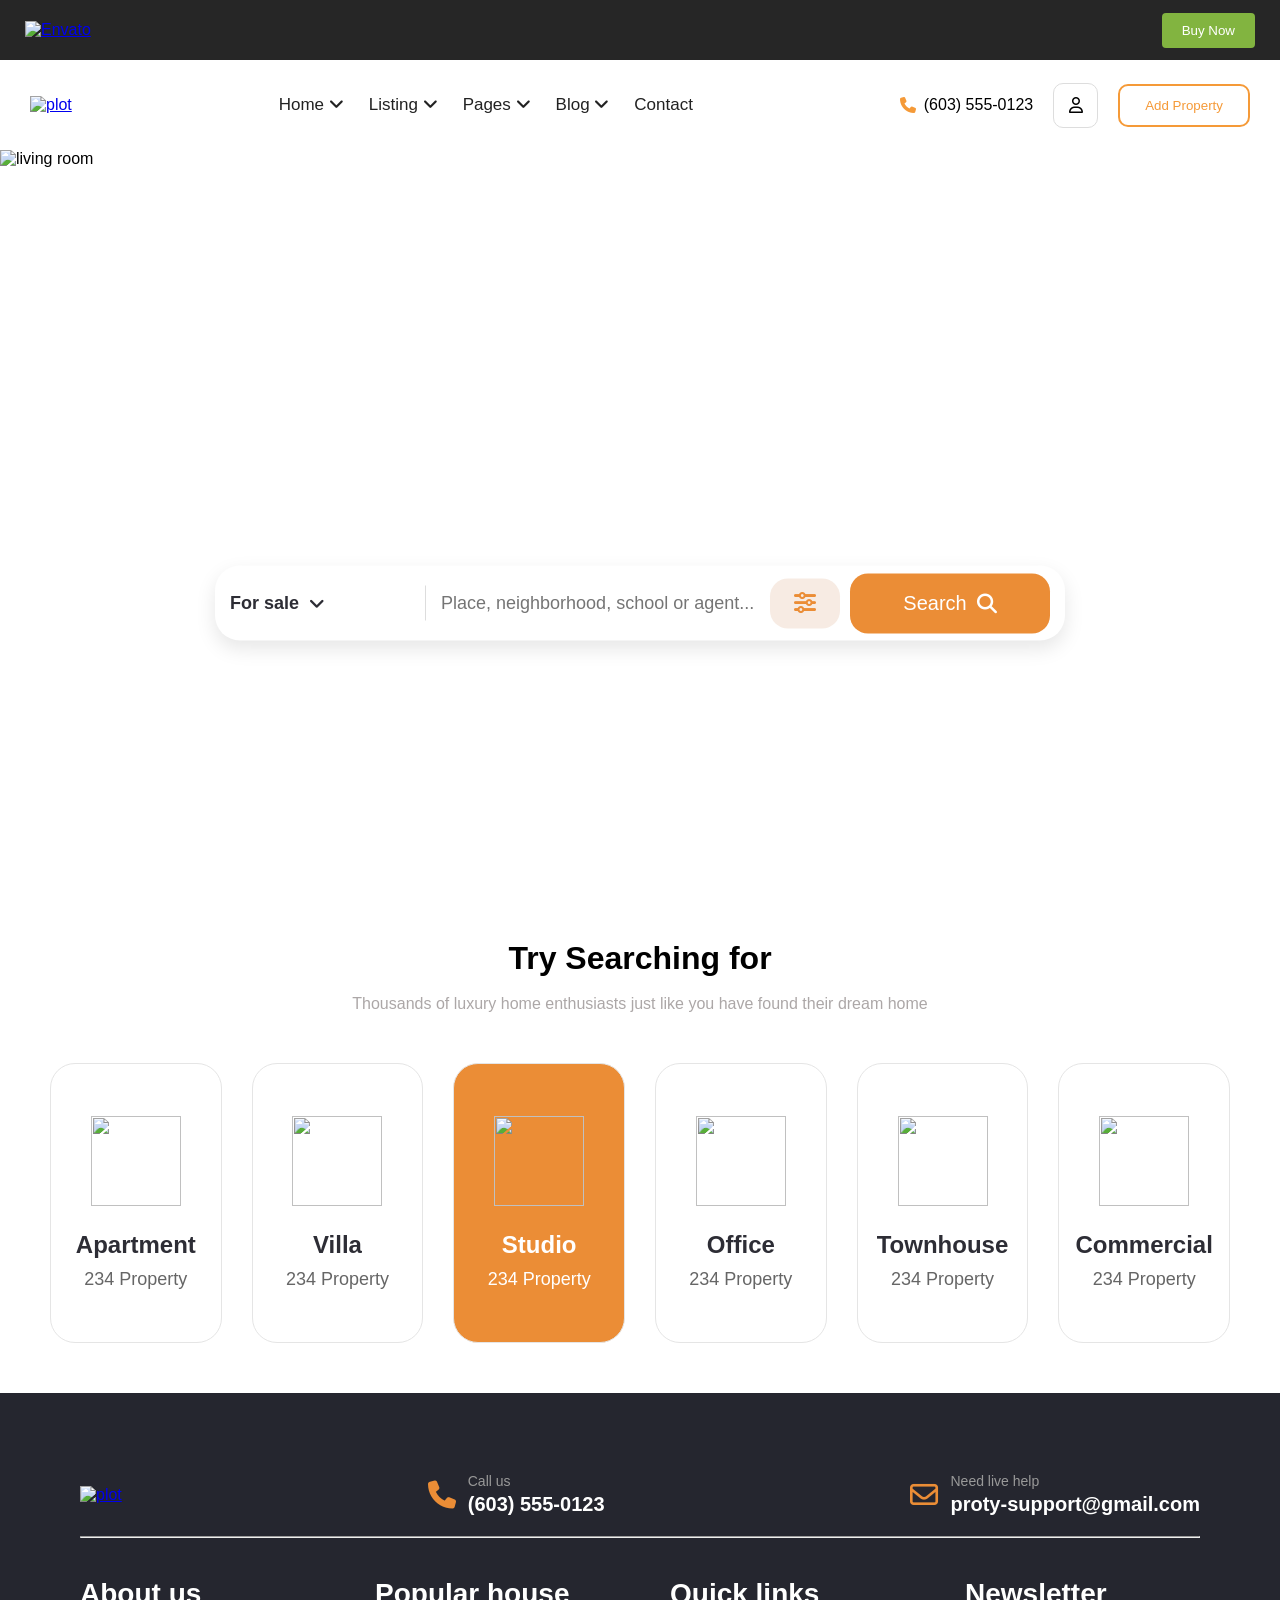
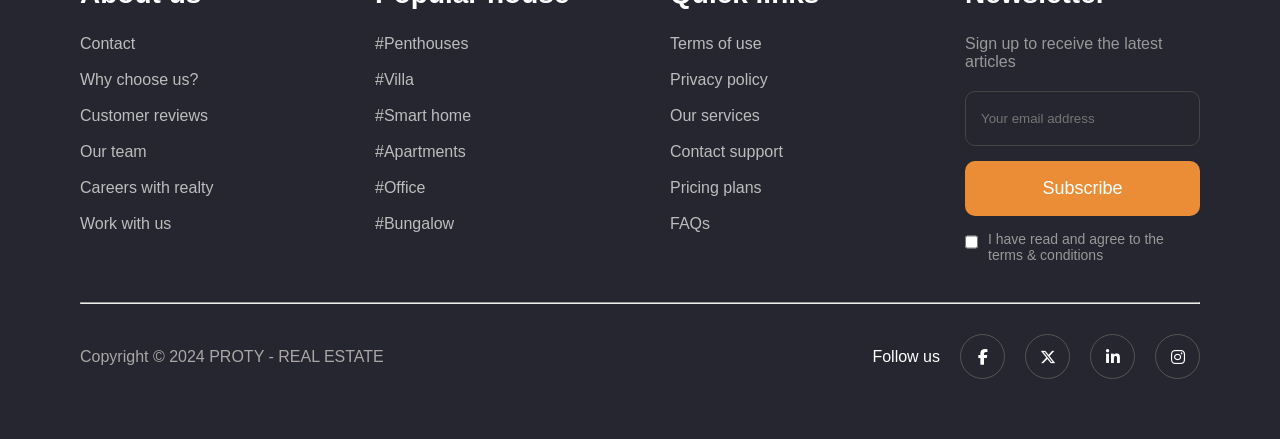
==== index.html @ 390a0e4c "Rename web.html to index.html" ====
<!DOCTYPE html>
<html lang="en">

<head>
    <meta charset="UTF-8">
    <meta name="viewport" content="width=device-width, initial-scale=1.0">
    <title>Proty Clone</title>

    <link rel="stylesheet" href="style.css">

    <link rel="stylesheet" href="https://cdnjs.cloudflare.com/ajax/libs/font-awesome/6.5.1/css/all.min.css">
</head>

<body>

    <!-- Envato Header -->
    <header class="envato-bar">
        <a href="index.html">

            <img src="/Users/tyson/Desktop/envato_market.jpg" alt="Envato">
        </a>

        <button class="buy-btn">Buy Now</button>
    </header>

    <!-- Main Navbar -->
    <header class="navbar">

        <div class="logo">
            <a href="alpha.html">

                <img src="/Users/tyson/Desktop/logo-5@2x.png" alt="plot">
            </a>
        </div>

        <nav>
            <ul class="menu">
                <li><a href="#">Home <i class="fa-solid fa-angle-down"></i></a></li>
                <li><a href="#">Listing <i class="fa-solid fa-angle-down"></i></a></li>
                <li><a href="#">Pages <i class="fa-solid fa-angle-down"></i></a></li>
                <li><a href="#">Blog <i class="fa-solid fa-angle-down"></i></a></li>
                <li><a href="#">Contact</a></li>
            </ul>
        </nav>

        <div class="right-section">

            <div class="phone">
                <i class="fa-solid fa-phone"></i>
                <span>(603) 555-0123</span>
            </div>

            <div class="user">
                <i class="fa-regular fa-user"></i>
            </div>

            <button class="property-btn">
                Add Property
            </button>

        </div>

    </header>

    <div class="hall">
        <img src="/Users/tyson/Desktop/title-mad-hatter-suite-terrace.jpg" alt="living room">


        <div class="content">
            <h1>Search Luxury Homes</h1>

            <p>Thousands of luxury home enthusiasts just like you visit our website.</p>

            <div class="search-box">

                <div class="property-type">
                    <span>For sale</span>
                    <i class="fa-solid fa-angle-down"></i>
                </div>

                <div class="divider"></div>

                <input type="text" placeholder="Place, neighborhood, school or agent...">

                <div class="filter-search">

                    <button class="filter-btn">
                        <i class="fa-solid fa-sliders"></i>
                    </button>

                    <button class="search-btn">
                        Search
                        <i class="fa-solid fa-magnifying-glass"></i>
                    </button>

                </div>

            </div>

        </div>

    </div> <!-- closes .hall -->
    <br><br><br><br><br>

    <div class="newfor">
        <h1>Try Searching for</h1>
        <br>
        <p>Thousands of luxury home enthusiasts just like you have found their dream home</p>
    </div>
    <section class="property-types">

        <div class="card">
            <img src="/Users/tyson/Desktop/download.png" alt="">
            <h3>Apartment</h3>
            <p>234 Property</p>
        </div>

        <div class="card">
            <img src="/Users/tyson/Desktop/download.jpeg" alt="">
            <h3>Villa</h3>
            <p>234 Property</p>
        </div>

        <div class="card active">
            <img src="/Users/tyson/Desktop/oop.png" alt="">
            <h3>Studio</h3>
            <p>234 Property</p>
        </div>

        <div class="card">
            <img src="/Users/tyson/Desktop/mmp.png" alt="">
            <h3>Office</h3>
            <p>234 Property</p>
        </div>

        <div class="card">
            <img src="/Users/tyson/Desktop/kjk.png" alt="">
            <h3>Townhouse</h3>
            <p>234 Property</p>
        </div>

        <div class="card">
            <img src="/Users/tyson/Desktop/bob.png" alt="">
            <h3>Commercial</h3>
            <p>234 Property</p>
        </div>

    </section>

    <footer class="footer">

        <!-- Top Section -->
        <div class="footer-top">

            <div class="footer-logo">
                <a href="alpha.html">

                    <img src="/Users/tyson/Desktop/logo-5@2x.png" alt="plot">
                </a>
            </div>

            <div class="contact-box">
                <i class="fa-solid fa-phone"></i>
                <div>
                    <p>Call us</p>
                    <h3>(603) 555-0123</h3>
                </div>
            </div>

            <div class="contact-box">
                <i class="fa-regular fa-envelope"></i>
                <div>
                    <p>Need live help</p>
                    <h3>proty-support@gmail.com</h3>
                </div>
            </div>

        </div>

        <hr>

        <!-- Middle Section -->
        <div class="footer-content">

            <div class="footer-column">
                <h3>About us</h3>
                <ul>
                    <li>Contact</li>
                    <li>Why choose us?</li>
                    <li>Customer reviews</li>
                    <li>Our team</li>
                    <li>Careers with realty</li>
                    <li>Work with us</li>
                </ul>
            </div>

            <div class="footer-column">
                <h3>Popular house</h3>
                <ul>
                    <li>#Penthouses</li>
                    <li>#Villa</li>
                    <li>#Smart home</li>
                    <li>#Apartments</li>
                    <li>#Office</li>
                    <li>#Bungalow</li>
                </ul>
            </div>

            <div class="footer-column">
                <h3>Quick links</h3>
                <ul>
                    <li>Terms of use</li>
                    <li>Privacy policy</li>
                    <li>Our services</li>
                    <li>Contact support</li>
                    <li>Pricing plans</li>
                    <li>FAQs</li>
                </ul>
            </div>

            <div class="footer-column">
                <h3>Newsletter</h3>

                <p>Sign up to receive the latest articles</p>

                <input type="email" placeholder="Your email address">

                <button class="subscribe-btn">
                    Subscribe
                </button>

                <div class="checkbox">
                    <input type="checkbox">
                    <span>I have read and agree to the terms & conditions</span>
                </div>
            </div>

        </div>
        <br><br>
        <hr>

        <!-- Bottom Section -->
        <div class="footer-bottom">

            <p>
                Copyright © 2024 PROTY - REAL ESTATE
            </p>

            <div class="social-icons">
                <span>Follow us</span>

                <i class="fa-brands fa-facebook-f"></i>
                <i class="fa-brands fa-x-twitter"></i>
                <i class="fa-brands fa-linkedin-in"></i>
                <i class="fa-brands fa-instagram"></i>
            </div>

        </div>

    </footer>




</body>

</html>
---- style.css ----
* {
    margin: 0;
    padding: 0;
    box-sizing: border-box;
    font-family: Arial, sans-serif;
}

/* ENVATO BAR */

.envato-bar {
    height: 60px;
    background: #262626;
    display: flex;
    justify-content: space-between;
    align-items: center;
    padding: 0 25px;
}

.envato-bar img {
    height: 40px;
    width: 90px;
}

.buy-btn {
    background: #82b440;
    color: white;
    border: none;
    padding: 10px 20px;
    border-radius: 4px;
    cursor: pointer;
}

/* NAVBAR */

.navbar {
    height: 90px;
    display: flex;
    justify-content: space-between;
    align-items: center;
    padding: 0 50px;
    background: white;
    position: sticky;
    top: 0;
    z-index: 1000;
    width: 100%;
}

.logo img {
    width: 150px;
    /* adjust as needed */
    height: auto;
}

.menu {
    display: flex;
    list-style: none;
    gap: 35px;
}

.menu a {
    text-decoration: none;
    color: #222;
    font-size: 17px;
}

.right-section {
    display: flex;
    align-items: center;
    gap: 20px;
}

.phone {
    display: flex;
    align-items: center;
    gap: 8px;
}

.phone i {
    color: #f59a38;
}

.user {
    width: 45px;
    height: 45px;
    border: 1px solid #ddd;
    border-radius: 10px;
    display: flex;
    justify-content: center;
    align-items: center;
    cursor: pointer;
}

.property-btn {
    padding: 12px 25px;
    border: 2px solid #f59a38;
    background: white;
    color: #f59a38;
    border-radius: 10px;
    cursor: pointer;
    transition: all 0.3s ease;
}

.property-btn:hover {
    background: #f59a38;
    color: white;
}

.hall img {
    width: 100%;
    height: 700px;
    object-fit: cover;
    display: block;
}

.hall {
    position: relative;
}



.content {
    position: absolute;
    width: 90%;
    max-width: 1200px;

    top: 50%;
    left: 50%;

    transform: translate(-50%, -50%);
    text-align: center;
}

.content h1 {
    color: white;
    font-size: 50px;
    margin-bottom: 20px;
}

.content p {
    color: white;
    font-size: 24px;
}

.search-box {
    width: 100%;
    max-width: 900px;
    height: 75px;

    background: white;
    border-radius: 25px;

    display: flex;
    align-items: center;

    padding: 0 15px;
    gap: 15px;

    box-shadow: 0 8px 20px rgba(0, 0, 0, 0.1);

    margin: 30px auto 0;
}

.property-type {
    min-width: 180px;

    display: flex;
    align-items: center;
    gap: 10px;

    font-size: 18px;
    font-weight: 600;
    color: #2d2d35;
    cursor: pointer;
}

.divider {
    width: 1px;
    height: 35px;
    background: #ddd;
}

.search-box input {
    flex: 1;
    border: none;
    outline: none;

    font-size: 18px;
    color: #666;
}

.filter-btn {
    width: 70px;
    height: 50px;

    border: none;
    border-radius: 18px;

    background: #f7ebe3;
    color: #eb8d36;

    font-size: 22px;
    cursor: pointer;
}

.search-btn {
    width: 200px;
    height: 60px;

    border: none;
    border-radius: 18px;

    background: #eb8d36;
    color: white;

    font-size: 20px;
    cursor: pointer;

    display: flex;
    justify-content: center;
    align-items: center;
    gap: 10px;
}

.newfor {
    text-align: center;
}

p {
    color: rgb(172, 167, 167);
}

.property-types {
    display: flex;
    justify-content: center;
    gap: 30px;


    padding: 50px;
}

.card {
    width: 220px;
    height: 280px;

    background: white;
    border: 1px solid #e5e5e5;
    border-radius: 25px;

    display: flex;
    flex-direction: column;
    justify-content: center;
    align-items: center;

    cursor: pointer;
    transition: 0.3s ease;
}

.card img {
    width: 90px;
    height: 90px;
    margin-bottom: 25px;
}

.card h3 {
    font-size: 24px;
    color: #2d2d35;
    margin-bottom: 10px;
}

.card p {
    font-size: 18px;
    color: #666;
}

.card:hover {
    background: #eb8d36;
    color: white;
}

.card:hover h3,
.card:hover p {
    color: white;
}

/* Orange selected card */
.active {
    background: #eb8d36;
}

.active h3,
.active p {
    color: white;
}

.footer {
    background: #25262f;
    color: #fff;
    padding: 60px 80px;
}

.footer-top {
    display: flex;
    justify-content: space-between;
    align-items: center;
    padding: 20px 0;
}

.footer-logo img {
    width: 160px;
    /* adjust between 120px-180px */
    height: auto;
}

.contact-box {
    display: flex;
    align-items: center;
    gap: 12px;
}

.contact-box i {
    font-size: 28px;
    /* smaller icon */
    color: #eb8d36;
}

.contact-box p {
    font-size: 14px;
    margin: 0;
    color: #999;
}

.contact-box h3 {
    font-size: 20px;
    margin: 4px 0 0;
    font-weight: 600;
}

.footer-content {
    display: grid;
    grid-template-columns: repeat(4, 1fr);
    gap: 60px;
    margin-top: 40px;
}

.footer-column h3 {
    margin-top: 0;
    margin-bottom: 25px;
    font-size: 28px;
}

.footer-column ul {
    list-style: none;
    padding: 0;
}

.footer-column li {
    margin-bottom: 18px;
    color: #bdbdbd;
    cursor: pointer;
}

.footer-column li:hover {
    color: #eb8d36;
}

.footer-column p {
    color: #999;
    margin-bottom: 20px;
}

.footer-column input {
    width: 100%;
    height: 55px;
    background: transparent;
    border: 1px solid #444;
    border-radius: 10px;
    padding: 0 15px;
    color: white;
    margin-bottom: 15px;
}

.subscribe-btn {
    width: 100%;
    height: 55px;
    border: none;
    background: #eb8d36;
    color: white;
    border-radius: 10px;
    cursor: pointer;
    font-size: 18px;
}

.checkbox {
    margin-top: 15px;
    display: flex;
    align-items: flex-start;
    gap: 10px;
    color: #999;
    font-size: 14px;
}

.checkbox input[type="checkbox"] {
    width: 18px;
    height: 18px;
    margin-top: 2px;
}

.footer-bottom {
    display: flex;
    justify-content: space-between;
    align-items: center;
    margin-top: 30px;
}

.social-icons {
    display: flex;
    align-items: center;
    gap: 20px;
}

.social-icons i {
    width: 45px;
    height: 45px;
    border: 1px solid #555;
    border-radius: 50%;
    display: flex;
    justify-content: center;
    align-items: center;
    cursor: pointer;
}

.social-icons i:hover {
    background: #eb8d36;
    border-color: #eb8d36;
}

.filter-search {
    display: flex;
    align-items: center;
    gap: 10px;
}

@media (min-width: 1200px) {

    .content {
        top: 55%;
    }

    .search-box {
        max-width: 900px;
    }

}

@media (max-width: 1440px) {

    .navbar {
        padding: 0 30px;
    }

    .menu {
        gap: 25px;
    }

    .search-box {
        max-width: 850px;
    }

}

@media (max-width: 1024px) {

    .navbar {
        padding: 0 20px;
    }

    .menu {
        gap: 15px;
    }

    .menu a {
        font-size: 15px;
    }

    .right-section {
        gap: 10px;
    }

    .phone span {
        font-size: 14px;
    }

    .property-btn {
        padding: 10px 18px;
    }

    .content h1 {
        font-size: 38px;
    }

    .content p {
        font-size: 20px;
    }

    .search-box {
        width: 95%;
        max-width: 800px;
        min-height: 90px;
        padding: 15px;
        gap: 15px;
    }

    .divider {
        display: none;
    }

    .property-type {
        min-width: 140px;
    }

    .search-box input {
        min-width: 250px;
    }

    .filter-search {
        display: flex;
        align-items: center;
        gap: 10px;
    }

    .search-btn {
        width: 170px;
    }

    .property-types {
        flex-wrap: wrap;
        justify-content: center;
    }

    .footer-content {
        grid-template-columns: repeat(2, 1fr);
    }
}

@media (max-width: 768px) {

    .navbar {
        flex-direction: column;
        height: auto;
        padding: 20px;
        gap: 20px;
    }

    .logo img {
        width: 130px;
    }

    .menu {
        flex-wrap: wrap;
        justify-content: center;
        gap: 15px;
    }

    .menu a {
        font-size: 15px;
    }

    .right-section {
        flex-wrap: wrap;
        justify-content: center;
        gap: 15px;
    }

    .phone span {
        font-size: 14px;
    }

    .property-btn {
        padding: 10px 18px;
    }

    .hall img {
        height: 600px;
    }

    .content {
        top: 50%;
        width: 90%;
    }

    .content h1 {
        font-size: 34px;
        line-height: 1.2;
    }

    .content p {
        font-size: 17px;
    }

    .search-box {
        width: 95%;
        max-width: 650px;
        height: auto;
        flex-wrap: wrap;
        justify-content: center;
        padding: 15px;
        gap: 12px;
        border-radius: 20px;
    }

    .divider {
        display: none;
    }

    .property-type {
        min-width: 120px;
        width: auto;
    }

    .search-box input {
        flex: 1;
        min-width: 200px;
    }

    .filter-search {
        display: flex;
        align-items: center;
        gap: 10px;
    }

    .filter-btn {
        width: 60px;
        height: 50px;
    }

    .search-btn {
        width: 160px;
        height: 55px;
    }

    .property-types {
        display: grid;
        grid-template-columns: repeat(2, 1fr);
        gap: 20px;
        padding: 20px;
    }

    .card {
        width: 100%;
        max-width: 220px;
        margin: 0 auto;
    }

    .footer-top,
    .footer-bottom {
        flex-direction: column;
        text-align: center;
        gap: 20px;
    }

    .footer-content {
        grid-template-columns: 1fr;
        gap: 40px;
    }

    .footer {
        padding: 40px 20px;
    }
}

@media (max-width: 425px) {

    .envato-bar {
        padding: 0 15px;
    }

    .buy-btn {
        padding: 8px 14px;
        font-size: 14px;
    }

    .content {
        top: 48%;
        width: 95%;
    }

    .content h1 {
        font-size: 22px;
        line-height: 1.2;
    }

    .content p {
        font-size: 13px;
        line-height: 1.4;
    }

    .hall img {
        height: 500px;
    }

    .property-type {
        min-width: 100px;
        font-size: 16px;
    }

    .search-box {
        width: 95%;
        padding: 15px 10px;
        gap: 10px;
    }

    .search-box input {
        min-width: 120px;
        font-size: 14px;
    }

    .filter-btn {
        width: 55px;
        height: 50px;
    }

    .search-btn {
        width: 130px;
        height: 50px;
        font-size: 16px;
    }

    .phone {
        flex-wrap: wrap;
        justify-content: center;
    }

    .footer-logo img {
        width: 130px;
    }
}

@media (max-width: 375px) {

    .envato-bar {
        padding: 0 10px;
    }

    .buy-btn {
        padding: 8px 12px;
        font-size: 13px;
    }

    .logo img {
        width: 120px;
    }

    .menu {
        gap: 10px;
    }

    .menu a {
        font-size: 14px;
    }

    .phone span {
        font-size: 13px;
    }

    .property-btn {
        padding: 8px 14px;
        font-size: 14px;
    }

    .hall img {
        height: 450px;
    }

    .content {
        width: 95%;
        top: 48%;
    }

    .content h1 {
        font-size: 24px;
        line-height: 1.2;
    }

    .content p {
        font-size: 14px;
        line-height: 1.4;
    }

    .search-box {
        width: 95%;
        padding: 10px;
        gap: 8px;
    }

    .property-type {
        min-width: 90px;
        font-size: 14px;
    }

    .search-box input {
        flex: 1;
        min-width: 100px;
        font-size: 13px;
    }

    .filter-btn {
        width: 50px;
        height: 45px;
    }

    .search-btn {
        width: 120px;
        height: 45px;
        font-size: 15px;
    }

    .card {
        max-width: 260px;
    }

    .footer {
        padding: 25px 10px;
    }

    .footer-column h3 {
        font-size: 22px;
    }

    .social-icons {
        gap: 12px;
    }

    .social-icons i {
        width: 40px;
        height: 40px;
    }
}

@media (max-width: 320px) {

    .envato-bar {
        padding: 0 8px;
    }

    .buy-btn {
        padding: 6px 10px;
        font-size: 12px;
    }

    .logo img {
        width: 110px;
    }

    .menu {
        gap: 8px;
    }

    .menu a {
        font-size: 13px;
    }

    .phone span {
        font-size: 12px;
    }

    .user {
        width: 40px;
        height: 40px;
    }

    .property-btn {
        padding: 8px 12px;
        font-size: 13px;
    }

    .hall img {
        height: 480px;
    }

    .content {
        width: 95%;
        top: 42%;
    }

    .content h1 {
        font-size: 16px;
        line-height: 1.3;
        margin-bottom: 15px;
    }

    .content p {
        font-size: 10px;
        line-height: 1.5;
        max-width: 260px;
        margin: 0 auto;
    }

    .search-box {
        width: 92%;
        padding: 8px;
        gap: 6px;
        margin-top: 20px;
    }

    .property-type {
        min-width: 80px;
        font-size: 13px;
    }

    .search-box input {
        flex: 1;
        min-width: 80px;
        font-size: 12px;
    }

    .filter-btn {
        width: 45px;
        height: 42px;
    }

    .search-btn {
        width: 110px;
        height: 42px;
        font-size: 14px;
    }

    .card {
        max-width: 240px;
    }

    .footer {
        padding: 20px 8px;
    }

    .footer-column h3 {
        font-size: 20px;
    }

    .social-icons {
        gap: 10px;
    }

    .social-icons i {
        width: 36px;
        height: 36px;
    }
}
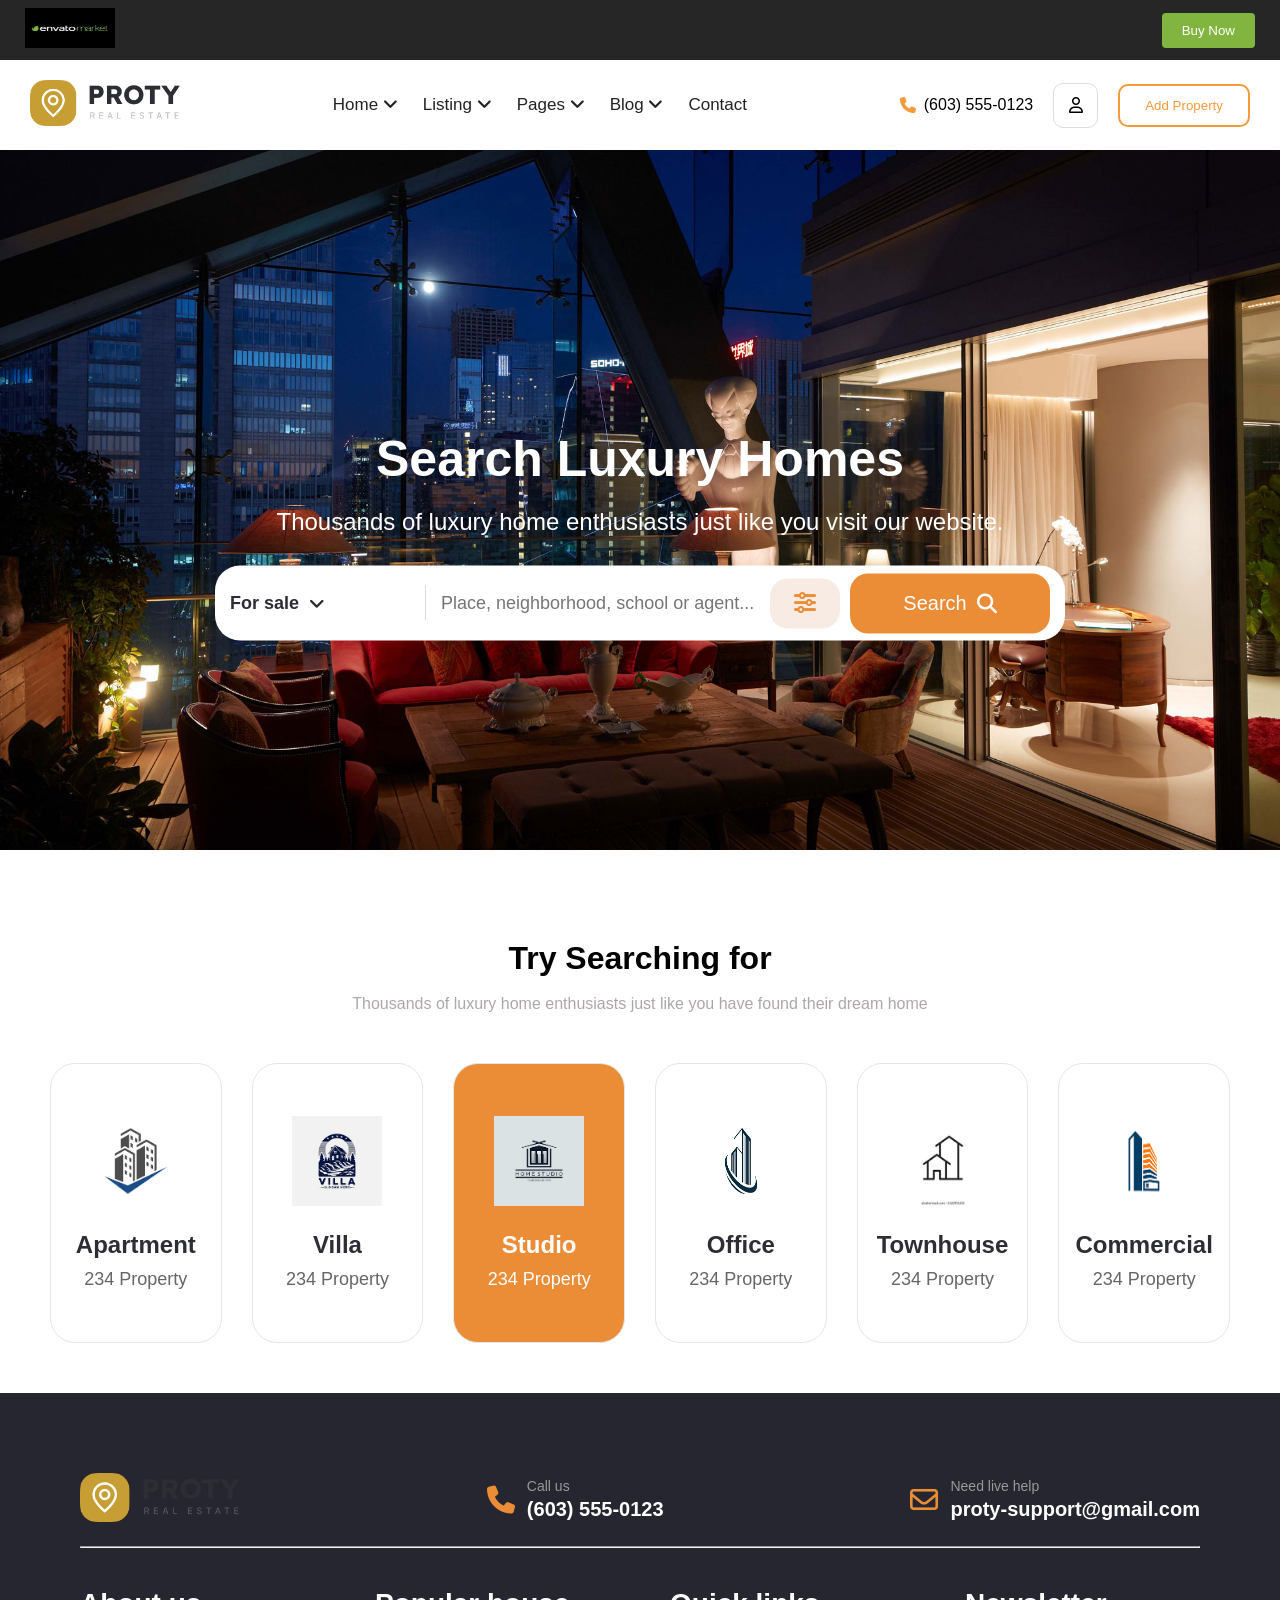
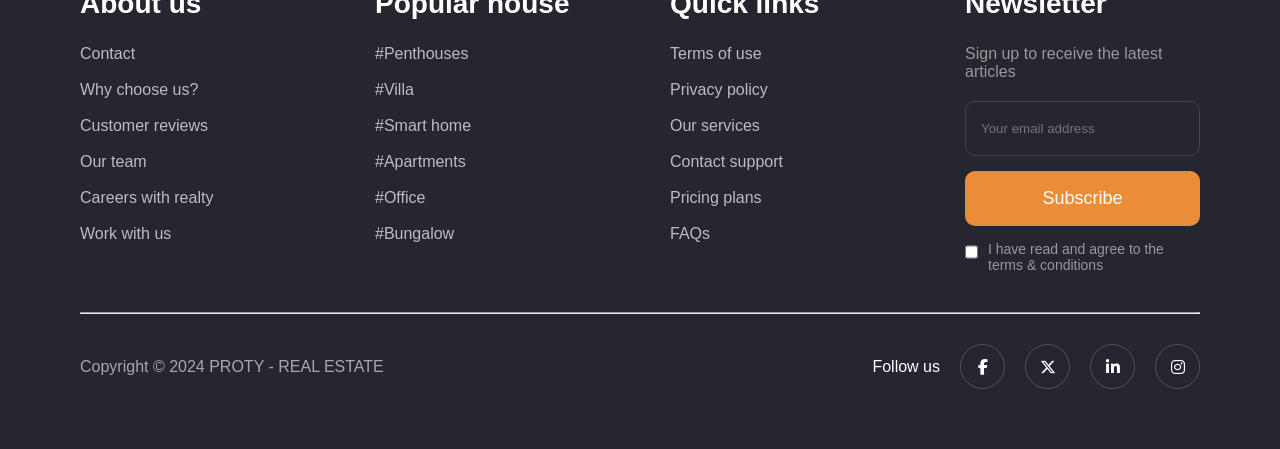
==== commit 18346d70: "Update index.html" ====
--- a/index.html
+++ b/index.html
@@ -17,7 +17,7 @@
     <header class="envato-bar">
         <a href="index.html">
 
-            <img src="/Users/tyson/Desktop/envato_market.jpg" alt="Envato">
+            <img src="envato_market.jpg" alt="Envato">
         </a>
 
         <button class="buy-btn">Buy Now</button>
@@ -29,7 +29,7 @@
         <div class="logo">
             <a href="alpha.html">
 
-                <img src="/Users/tyson/Desktop/logo-5@2x.png" alt="plot">
+                <img src="logo-5@2x.png" alt="plot">
             </a>
         </div>
 
@@ -63,7 +63,7 @@
     </header>
 
     <div class="hall">
-        <img src="/Users/tyson/Desktop/title-mad-hatter-suite-terrace.jpg" alt="living room">
+        <img src="title-mad-hatter-suite-terrace.jpg" alt="living room">
 
 
         <div class="content">
@@ -110,37 +110,37 @@
     <section class="property-types">
 
         <div class="card">
-            <img src="/Users/tyson/Desktop/download.png" alt="">
+            <img src="download.png" alt="">
             <h3>Apartment</h3>
             <p>234 Property</p>
         </div>
 
         <div class="card">
-            <img src="/Users/tyson/Desktop/download.jpeg" alt="">
+            <img src="download.jpeg" alt="">
             <h3>Villa</h3>
             <p>234 Property</p>
         </div>
 
         <div class="card active">
-            <img src="/Users/tyson/Desktop/oop.png" alt="">
+            <img src="oop.png" alt="">
             <h3>Studio</h3>
             <p>234 Property</p>
         </div>
 
         <div class="card">
-            <img src="/Users/tyson/Desktop/mmp.png" alt="">
+            <img src="mmp.png" alt="">
             <h3>Office</h3>
             <p>234 Property</p>
         </div>
 
         <div class="card">
-            <img src="/Users/tyson/Desktop/kjk.png" alt="">
+            <img src="kjk.png" alt="">
             <h3>Townhouse</h3>
             <p>234 Property</p>
         </div>
 
         <div class="card">
-            <img src="/Users/tyson/Desktop/bob.png" alt="">
+            <img src="bob.png" alt="">
             <h3>Commercial</h3>
             <p>234 Property</p>
         </div>
@@ -155,7 +155,7 @@
             <div class="footer-logo">
                 <a href="alpha.html">
 
-                    <img src="/Users/tyson/Desktop/logo-5@2x.png" alt="plot">
+                    <img src="logo-5@2x.png" alt="plot">
                 </a>
             </div>
 
